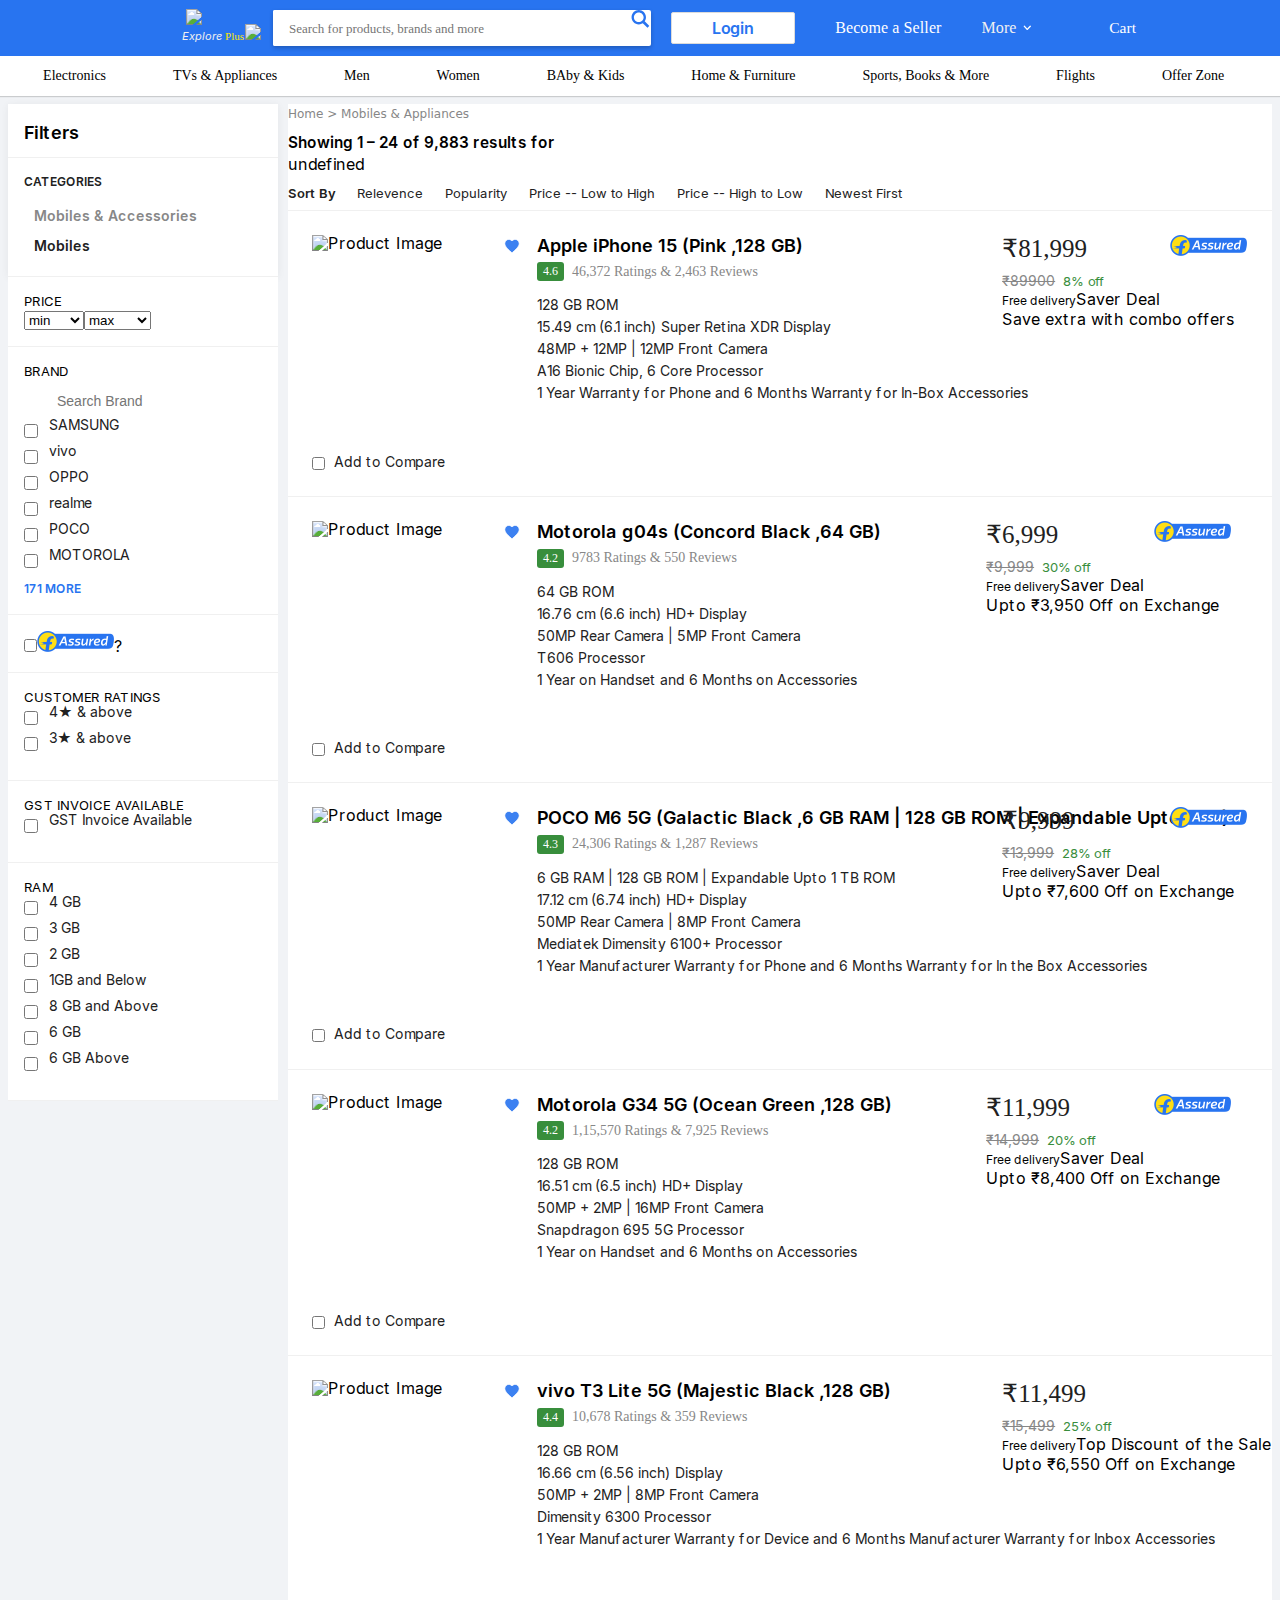
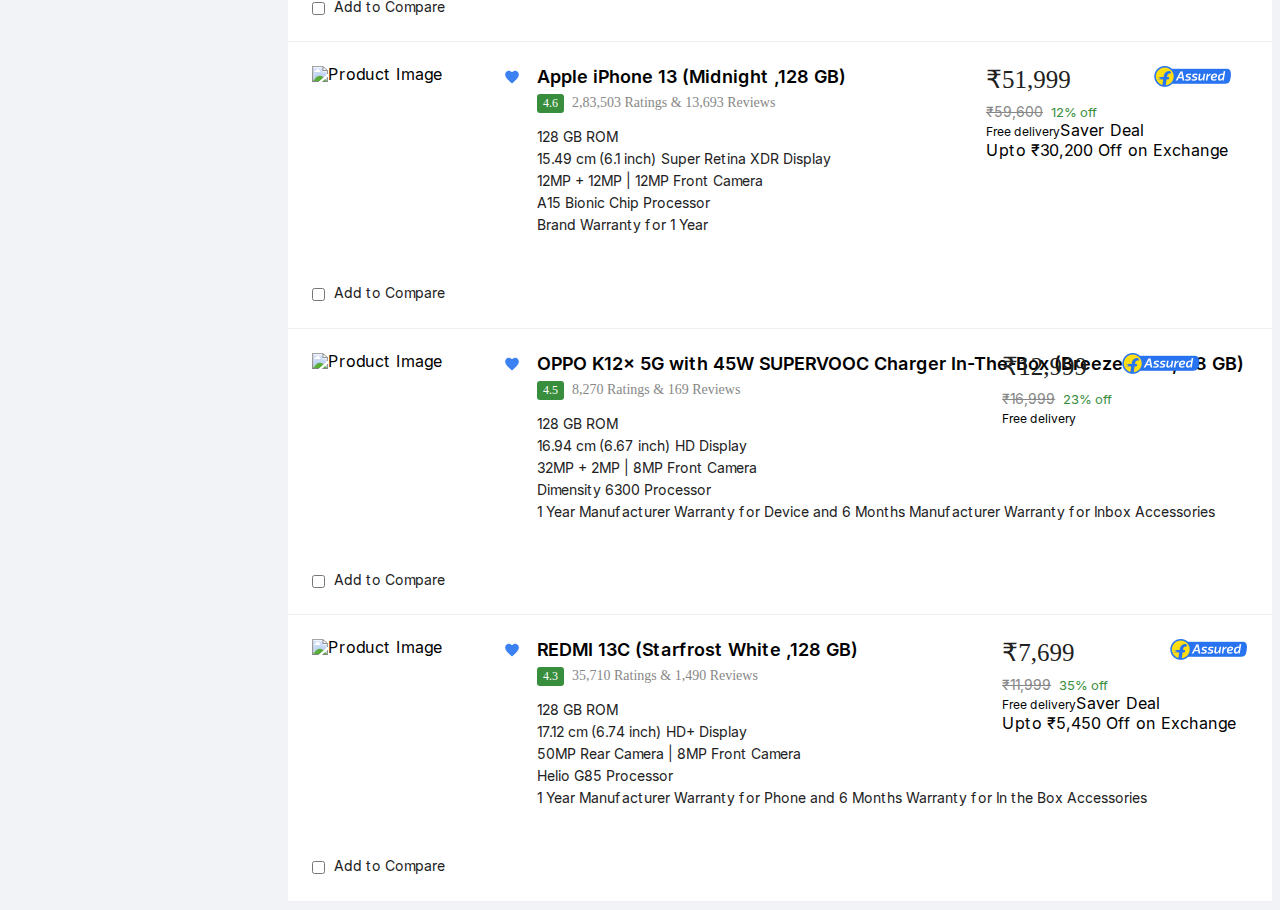
==== index.html @ 54db5668 "first commit" ====
<!DOCTYPE html>
<html lang="en">
<head>
    <meta charset="UTF-8">
    <meta name="viewport" content="width=device-width, initial-scale=1.0">
    <title>Flipkart</title>
    <link rel="stylesheet" href="styles.css">
</head>
<body>
   <header class="nav-bar bg-bl">
    <div class="nav-bar-margin">
    </div>
   </header>
   <div class="sub-nav">
    <div class="sub-nav-margin"></div>
   </div>
   <div class="body-section">
   </div>
    <script src="script.js"></script>
    <script src="script-data.js"></script>
</body>
</html>
---- styles.css ----
* {
  box-sizing: border-box;
  margin: 0;
  padding: 0;
}

a,
img,
input {
  text-decoration: none;
  border: none;
  outline: none;
}
li {
  list-style-type: none;
}
body,
html {
  margin: 0;
  padding: 0;
  text-wrap: nowrap;
  /* line-height: 1.4px; */
  height: 1000px;
  background-color: #f1f3f6;
  font-family: Inter Regular;
}
span,
p,
h2 {
  line-height: normal;
}
@font-face {
  font-family: inter-italics;
  src: url(fonts/Inter-Italic.woff2);
}
@font-face {
  font-family: inter-semi-bold-italic;
  src: url(fonts/Inter-SemiBoldItalic.woff2);
}
@font-face {
  font-family: Inter Regular;
  src: url(fonts/Inter-Regular.woff2);
}
@font-face {
  font-family: inter-semi-bold;
  src: url(fonts/Inter-SemiBold.woff2);
}
.wht-bg {
  background-color: #fff;
}
.clr-bl {
  color: #2874f0;
}
.bg-bl {
  background-color: #2874f0;
}
.nav-bar {
  position: fixed;
  display: flex;
  width: 100%;
  height: 56px;
  color: #f0f0f0;
  z-index: 10;
  padding: 0 124px;
}

.nav-bar-margin {
  /* padding: 0 124px; */
  margin: 0 auto;
  max-width: 1248px;
  display: inline-flex;
  width: 100%;
}

.header-logo {
  min-width: 137px;
  display: flex;
  justify-content: center;
  flex-direction: column;
  align-items: flex-end;
  margin-bottom: 5px;
}

.header-logo img {
  width: 75px;
}

.header-logo .link p {
  font-size: 11px;
  /* font-style: italic; */
  margin-top: -1px;
  font-family: inter-italics;
}

.header-logo .link span {
  color: #ffe500;
  font-weight: 500;
  font-family: font4;
  margin-right: -2px;
  /* margin-right: 2px; */
}

.header-logo .link img {
  width: 10px;
}

.header-search-bar {
  display: flex;
  justify-content: flex-start;
  height: 100%;
  min-width: 304px;
  width: calc(100% - 540px);
  /* max-width: 564px; */
  /* width: 100%; */
  margin: 0 auto 0 12px;
  align-items: center;
}

.header-search-bar .search-bg {
  height: 36px;
  box-shadow: 0 2px 4px 0 rgba(0, 0, 0, 0.23);
  width: 100%;
  height: 36px;
  max-width: 564px;
  color: #f0f0f0;
  position: relative;
  display: flex;
  justify-content: space-between;
  border-radius: 2px;
  background-color: #ffff;
}

.header-search-bar input {
  padding: 0 16px;
  border-radius: 2px 0 0 2px;
  font-size: 14px;
  height: 36px;
  width: 100%;
}

.header-search-bar input::placeholder {
  font-size: 13px;
  font-family: font1;
}

.seach-img {
  border: 1px solid #ffff;
  height: 36px;
  width: 44px;
  border-radius: 2px;
  cursor: pointer;
  padding: 4px 12px 0 8px;
  display: flex;
  align-items: center;
  margin-bottom: 2px;
}

.seach-img img {
  width: 20px;
  height: 20px;
  margin-bottom: 3px;
}
.login-link {
  font-weight: 500;
  cursor: pointer;
  border-radius: 2px;
  height: 32px;
  padding: 5px 40px;
  border: 1px solid #dbdbdb;
  font-size: 16px;
  letter-spacing: -0.1px;
  display: flex;
  font-family: inter-semi-bold;
  align-items: center;
  width: 100%;
}
.login {
  display: flex;
  align-items: center;
  height: 100%;
  min-width: 112px;
  margin: 0px 20px;
  max-width: 150px;
  justify-content: flex-end;
  flex: 0 0 auto;
}
.seller-link {
  line-height: 20px;
  font-size: 16px;
  letter-spacing: 0.1px;
  font-weight: 500;
  color: #fff;
  display: flex;
  align-items: center;
  justify-content: flex-end;
  font-family: font4;
}
.seller {
  display: flex;
  align-items: center;
  margin: 0 20px;
  max-width: 150px;
}
.more {
  display: flex;
  justify-content: flex-end;
  margin: 0 20px;
  max-width: 150px;
  align-items: center;
  cursor: pointer;
  height: 100%;
}
.more-link {
  line-height: 20px;
  font-size: 16px;
  letter-spacing: 0.1px;
  font-weight: 500;
  overflow: hidden;
  white-space: nowrap;
  text-overflow: ellipsis;
  max-width: 108px;
  display: block;
  font-family: font4;
}
.more img {
  transform: rotate(-90deg);
  margin: 0 8px;
}
.cart {
  margin: 0 20px;
  max-width: 150px;
  justify-content: flex-end;
  display: flex;
}
.cart-link {
  display: flex;
  align-items: center;
}
.cart span {
  line-height: 20px;
  font-size: 15.5px;
  letter-spacing: 0.01px;
  font-weight: 500;
  color: #fff;
  font-family: font4;
}
.cart img {
  width: 16px;
  height: 16px;
  margin: 0 8px;
}
.sub-nav {
  padding-top: 56px;
  background-color: #ffff;
  box-shadow: 0 1px 1px 0 rgba(0, 0, 0, 0.16);
}
.sub-nav-margin {
  display: flex;
  align-items: center;
  max-width: 1248px;
  justify-content: space-between;
  height: 40px;
  margin: 0 auto;
  position: relative;
}
.sub-nav-item {
  flex-grow: 1;
  justify-content: center;
  height: 100%;
  display: flex;
  align-items: center;
}
.sub-nav-item span {
  font-size: 14px;
  font-family: font4;
}
.sub-nav-item img {
  transform: rotate(90deg);
  margin-left: 8px;

  width: 4.7px;
  height: 8px;
}
.body-section {
  margin: 0 auto;
  min-width: 978px;
  max-width: 1680px;
  padding: 8px;
  width: 100%;
  display: flex;
}
.left {
  flex: 0 0 280px;
  max-width: 280px;
  padding: 0px 10px 0px 0px;
  flex-direction: column;
  display: flex;
  width: 16.66%;
  height: 100%;
}
.top-left {
  background: #fff;
  box-shadow: 0 1px 8px 0 rgba(0, 0, 0, 0.06);
}
.filter-hd {
  padding: 16px;
  padding-bottom: 12px;
  border-bottom: 1px solid #f0f0f0;
  display: flex;
  /* align-items: center; */
  justify-content: center;
  flex-direction: column;
}
.filter-hd span {
  font-size: 18px;
  font-family: inter-semi-bold;
  letter-spacing: -0.2px;
  line-height: 25.2px;
  font-weight: 0;
}
.filter-list-hidden {
  display: flex;
  gap: 2px;
  flex-wrap: wrap;
}
.filter-list-hidden div {
  display: flex;
  gap: 2px;
  background-color: gainsboro;
  width: fit-content;
  border-radius: 4px;
}
.filter-list-hidden div:hover {
  text-decoration-line: line-through;
}
.categories {
  padding: 16px;
  border-bottom: 1px solid #f0f0f0;
}
.categories div {
  padding: 5px 0;
  color: #212121;
  white-space: nowrap;
  display: flex;
}
.categories :first-child {
  font-size: 12px;
  color: #212121;
  line-height: 16.8px;
  margin-bottom: 5px;
  padding: 0;
  font-family: inter-semi-bold;
}
.categories img {
  margin-right: 5px;
}
.categories .grey a {
  color: #878787;
  width: 150px;
  height: 100%;
  font-family: font1;
  font-size: 14px;
  white-space: nowrap;
  line-height: 19.6px;
  font-family: inter-semi-bold;
}

.categories .bold a {
  width: 150px;
  white-space: nowrap;
  font-family: inter-semi-bold;
  font-size: 14px;
  line-height: 19.6px;
}

/* :rightsections */

.right {
  flex-grow: 1;
  overflow: auto;
  flex-direction: column;
  display: flex;
}
.rightHead {
  display: flex;
  width: 100%;
  flex-direction: column;
  background-color: #ffff;
  border-bottom: 1px solid #f0f0f0;
}



.head-div {
  background: #ffff;
  align-items: flex-end;
  padding: 12px 16px 0;
  border-bottom: 1px solid #f0f0f0;
  height: 100%;
  height: 96.58px;
  min-height: 72px;
  width: 100%;
}
.path {
  height: 19.51px;
  display: flex;
  align-items: center;
}
.path span {
  font-size: 12px;
  color: #878787;
  font-family: DejaVu Sans;
}

.results {
  /* font-size: 16px; */
  margin-top: 8px;
}
.results span {
  font-family: inter-semi-bold, nimbus;
  font-weight: 500;
  font-size: 15.3px;
  /* line-height: 18px; */
  line-height: 22.4px;
}

.filter-bar {
  display: flex;
  align-items: center;
}

.filter-txt {
  cursor: pointer;
  padding: 8px 0 4px;
  border-bottom: 2px solid transparent;
}

.filter-txt span {
  padding: 8px 0 4px;
  border-bottom: 2px solid transparent;
  line-height: normal;
  font-family: inter-semi-bold;
  margin: 0px 11px;
  font-size: 14px;
  line-height: 19.6px;
  font-weight: 500;
  font-size: 13px;
  font-family: Inter Regular;
}

.filter-bar #selected {
    color: #2874f0;
    cursor: default;
    /* padding-bottom: 7px; */
    border-bottom: 2px solid #2874f0;
    font-family: inter-semi-bold;
  }
.filter-bar :first-child span {
  padding: 8px 10px 4px 0;
  margin: 0;
  font-family: inter-semi-bold;
}

.filter-bar :first-child {
    border-bottom: 2px solid transparent !important;
    color: #212121;
}


.right-Section {
  width: 100%;
  display: flex;
  background-color: #fff;
  line-height: 1;
  padding: 24px 0 30px 24px;
  position: relative;
  height: 286.38px;
  border-bottom: 1px solid #f0f0f0;
}
.img-rel {
  width: 200px;
  position: relative;
  height: 100%;
}

.image-div {
  width: 200px;
  height: 200px;
  display: flex;
  position: relative;
}
.image-div img {
  position: absolute;
  bottom: 0;
  top: 0;
  right: 0;
  left: 0;
  margin: 0 auto;
  max-width: 100%;
  max-height: 100%;
}

.heart {
  position: absolute;
  display: inline-block;
  top: 2px;
  left: 8px;
  /* right: -8px; */
  height: 100%;
  width: 100%;
}

.heart img {
  height: 16px;
  width: 16px;
  margin: 0;
  margin-left: auto;
}

.compare {
  /* display: inline-block; */
  /* position: relative; */
  display: flex;
  align-items: flex-end;
  position: absolute;
  bottom: -35px;
  margin-top: 16px;
  box-sizing: content;
  height: 100%;
}

/* .compare ::before{
    content: "";
  
  } */

.compare input {
  /* visibility: hidden; */
  /* position: absolute;
    top: 0;
    left: 0; */
}
.compare div {
  position: relative;
  width: 14px;
  height: 14px;
  margin-top: 8px;
  background-color: transparent;
  border: 1.4px solid var(--color-grey-grade3);
  border-radius: 1.5px;
  /* display: inline-block; */
}

.compare span {
  margin-left: 8px;
  font-size: 14px;
  line-height: normal;
  color: #212121;
}

.row {
  padding: 0 25px;
  width: calc(100% - 200px);
  display: flex;
  /* width: 100%; */
}

.row-left {
  /* width: 58.33%; */
  width: 62%;
  display: inline-block;
  font-family: font4;
}

.row-left h2 {
  font-family: inter-semi-bold;
  font-size: 18px;
  line-height: 18px;
}
.sub-title {
  margin-top: 6px;
  line-height: normal;
  display: inline-block;
}
.rating-btn {
  color: #fff;
  padding: 2px 4px 2px 6px;
  border-radius: 3px;
  font-weight: 500;
  font-size: 12px;
  vertical-align: middle;
  background-color: #388e3c;
  display: inline-block;
}
.rating-btn img {
  margin: 2px 0 0 2px;
  height: 10px;
}

.reviews {
  padding-left: 8px;
  font-weight: 500;
  display: inline-block;
  color: #878787;
}
.reviews span {
  font-size: 14px;
  font-family: font4;
}
.features {
  margin-top: 13px;
  color: #212121;
  line-height: 22px;
}

.features li {
  font-size: 14px;
  font-family: Inter Regular;
}
.row-right {
  padding-left: 25px;
  width: 41.66%;
}
.price-details {
  display: inline-block;
  margin-top: -1px;
  padding-right: 10px;
}
.price {
  display: flex;
  flex-direction: column;

  flex-wrap: wrap;
}
.curr-price {
  font-size: 25px;
  color: #212121;
  font-family: font4;
}
.org-price {
  padding-top: 10px;
  margin-left: 0;
  font-size: 14px;
  display: inline-block;
  color: #878787;
  text-decoration-line: line-through;
}
.discount {
  color: #388e3c;
  font-size: 13px;
  letter-spacing: -0.2px;
  display: inline-block;
  margin-left: 8px;
}
.delivery {
  margin: 6px 0 0;
  font-size: 12px;
  line-height: 16px;
}
.f-logo {
  display: inline-block;
  display: inline-block;
  vertical-align: top;
  font-size: 0;
  padding-bottom: 4px;
}

.f-logo img {
  width: 77px;
  height: 21px;
}

.section {
  padding: 16px;
  border-bottom: 1px solid #f0f0f0;
  background: #fff;
}

.left-sec-title {
  display: flex;
  align-items: center;
  justify-content: space-between;
}

.left-sec-title span {
  font-size: 13px;
  font-weight: 500;
  letter-spacing: 0.3px;
  width: 95%;
}

.left-sec-body {
}

.left-sec-searchbar {
  margin: 7px 0;
}
.left-sec-searchbar img {
  width: 12px;
  height: 20px;
  position: apsolute;
}

.left-sec-searchbar input {
  width: 100%;
  border-bottom: 2px #e0e0e0;
  height: 20px;
  font-size: 14px;
  padding: 0 0 0 21px;
  color: #878787;
}
.left-sec-searchbar input ::placeholder {
  color: #212121;
}
.left-sec-body ul {
  margin-bottom: 7px;
}
.left-sec-body ul li {
  padding: 6px 0;
  width: 100%;
  display: flex;
  cursor: pointer;
}
.left-sec-body ul li input {
  height: 14px;
  width: 14px;
  border: 1.4px solid #c2c2c2;
  border-radius: 1.5px;
}
.left-sec-body ul li span {
  font-size: 14px;
  padding-left: 11px;
  color: #212121;
  width: calc(100% - 25);
  line-height: 1px;
}
.filter-txt:hover {
  color: blue;
}
.remove-items {
  cursor: pointer;
}


.label-sec3 img {
  height: 21px;
}
.question-sec3 {
  display: inline-block;
}
.left-sec-more {
  color: #2874f0;
  font-size: 12px;
  line-height: 16.8px;
  font-family: inter-semi-bold;
}
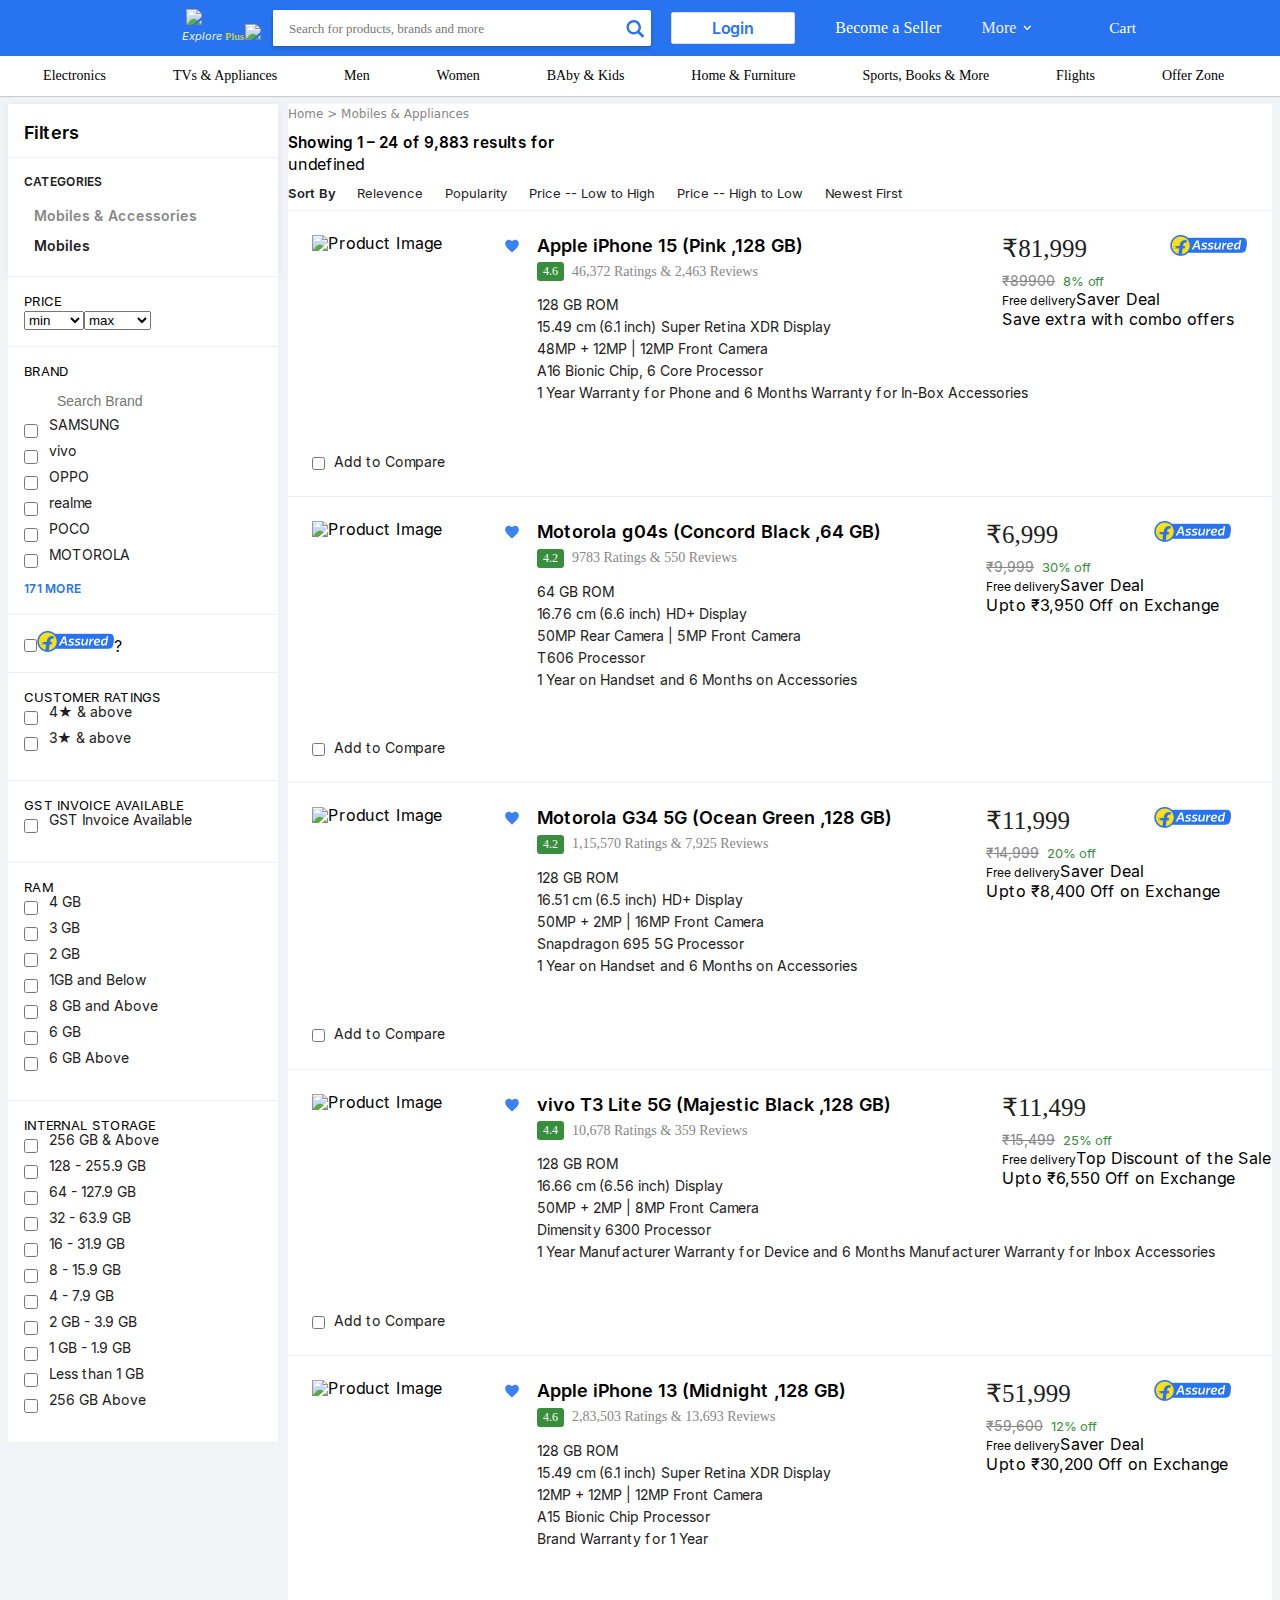
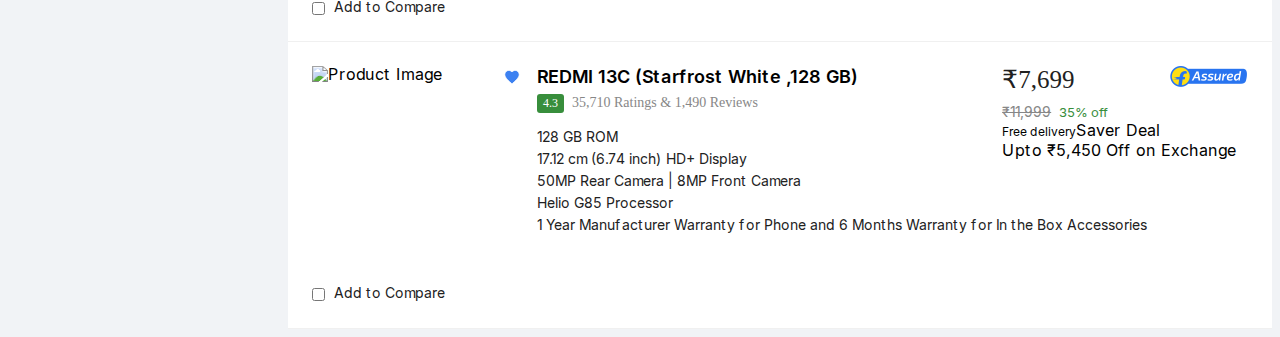
==== commit ea8b472c: "21/08/2024" ====
--- a/index.html
+++ b/index.html
@@ -17,6 +17,7 @@
    <div class="body-section">
    </div>
     <script src="script.js"></script>
+    <script src="script-structure.js"></script>
     <script src="script-data.js"></script>
 </body>
 </html>  
--- a/styles.css
+++ b/styles.css
@@ -754,3 +754,8 @@
   line-height: 16.8px;
   font-family: inter-semi-bold;
 }
+
+.search-img{
+  margin-top: 10px;
+  margin-right: 5px;
+}